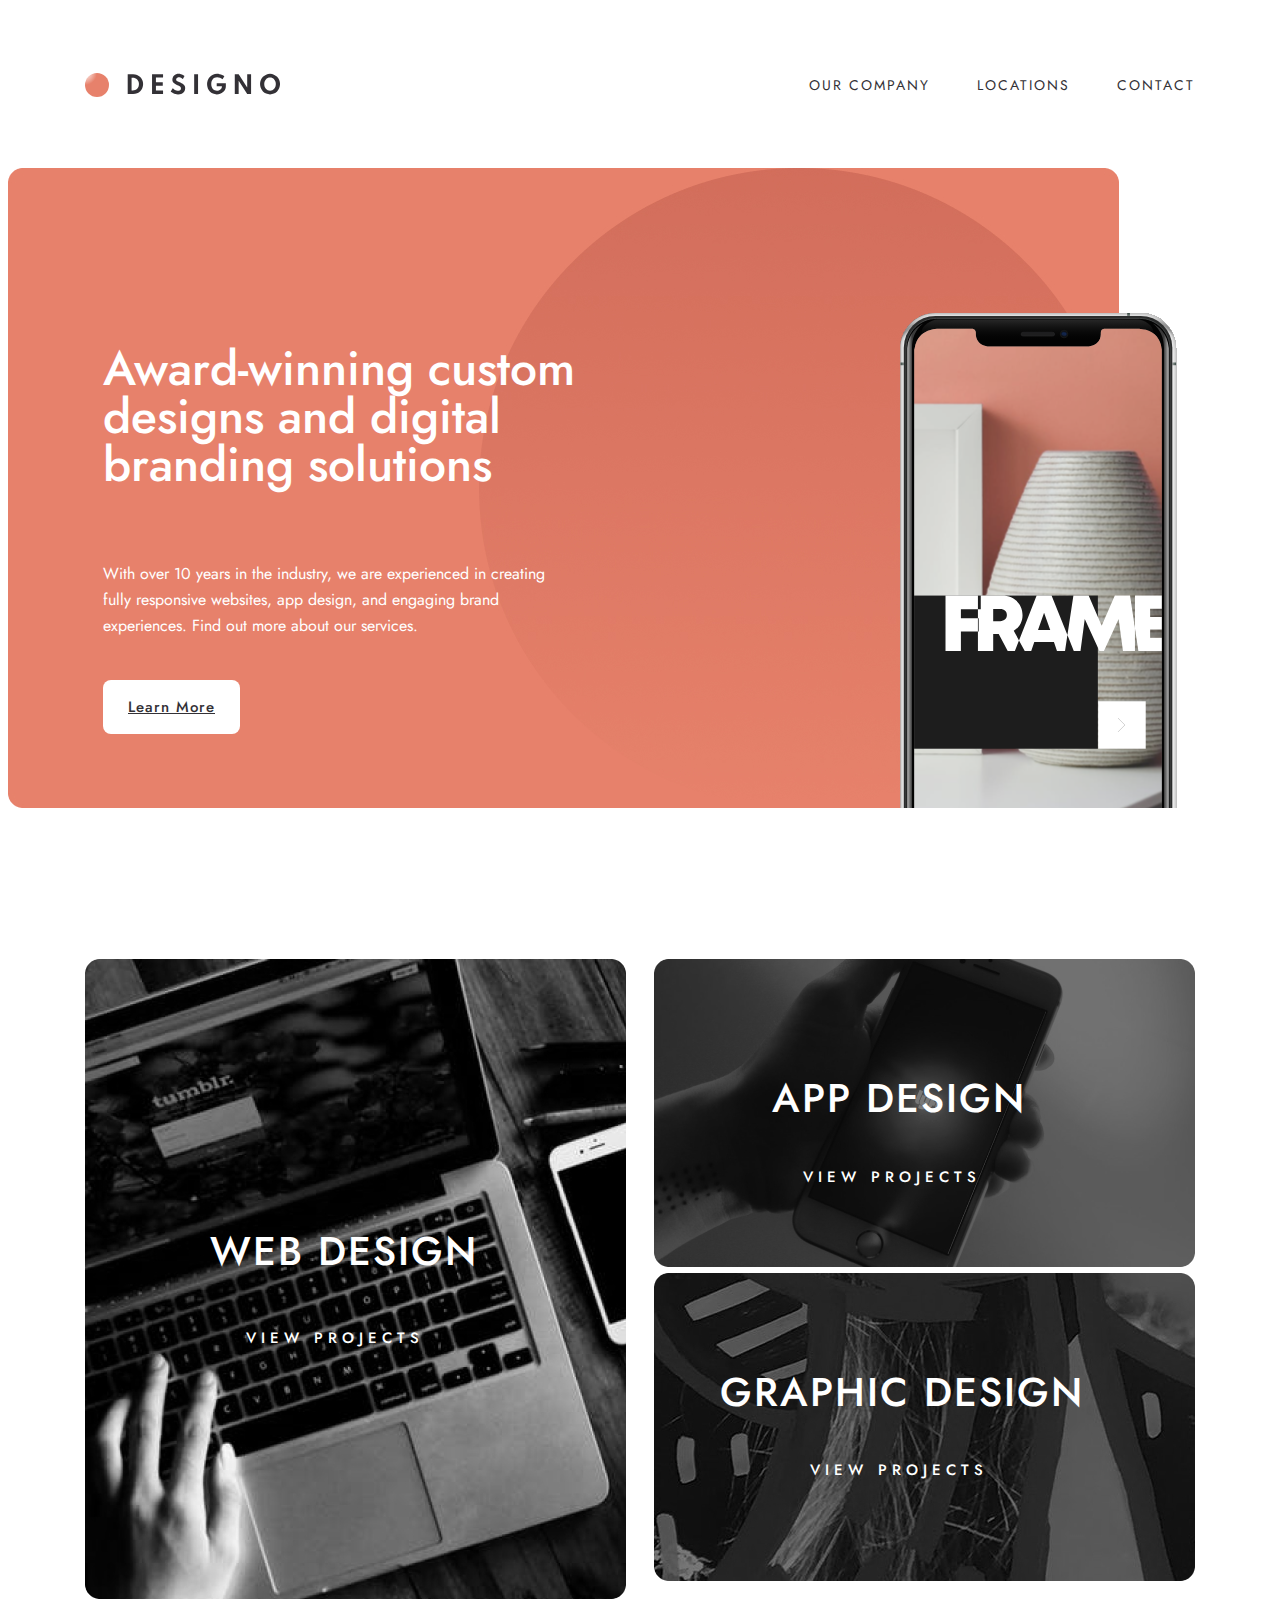
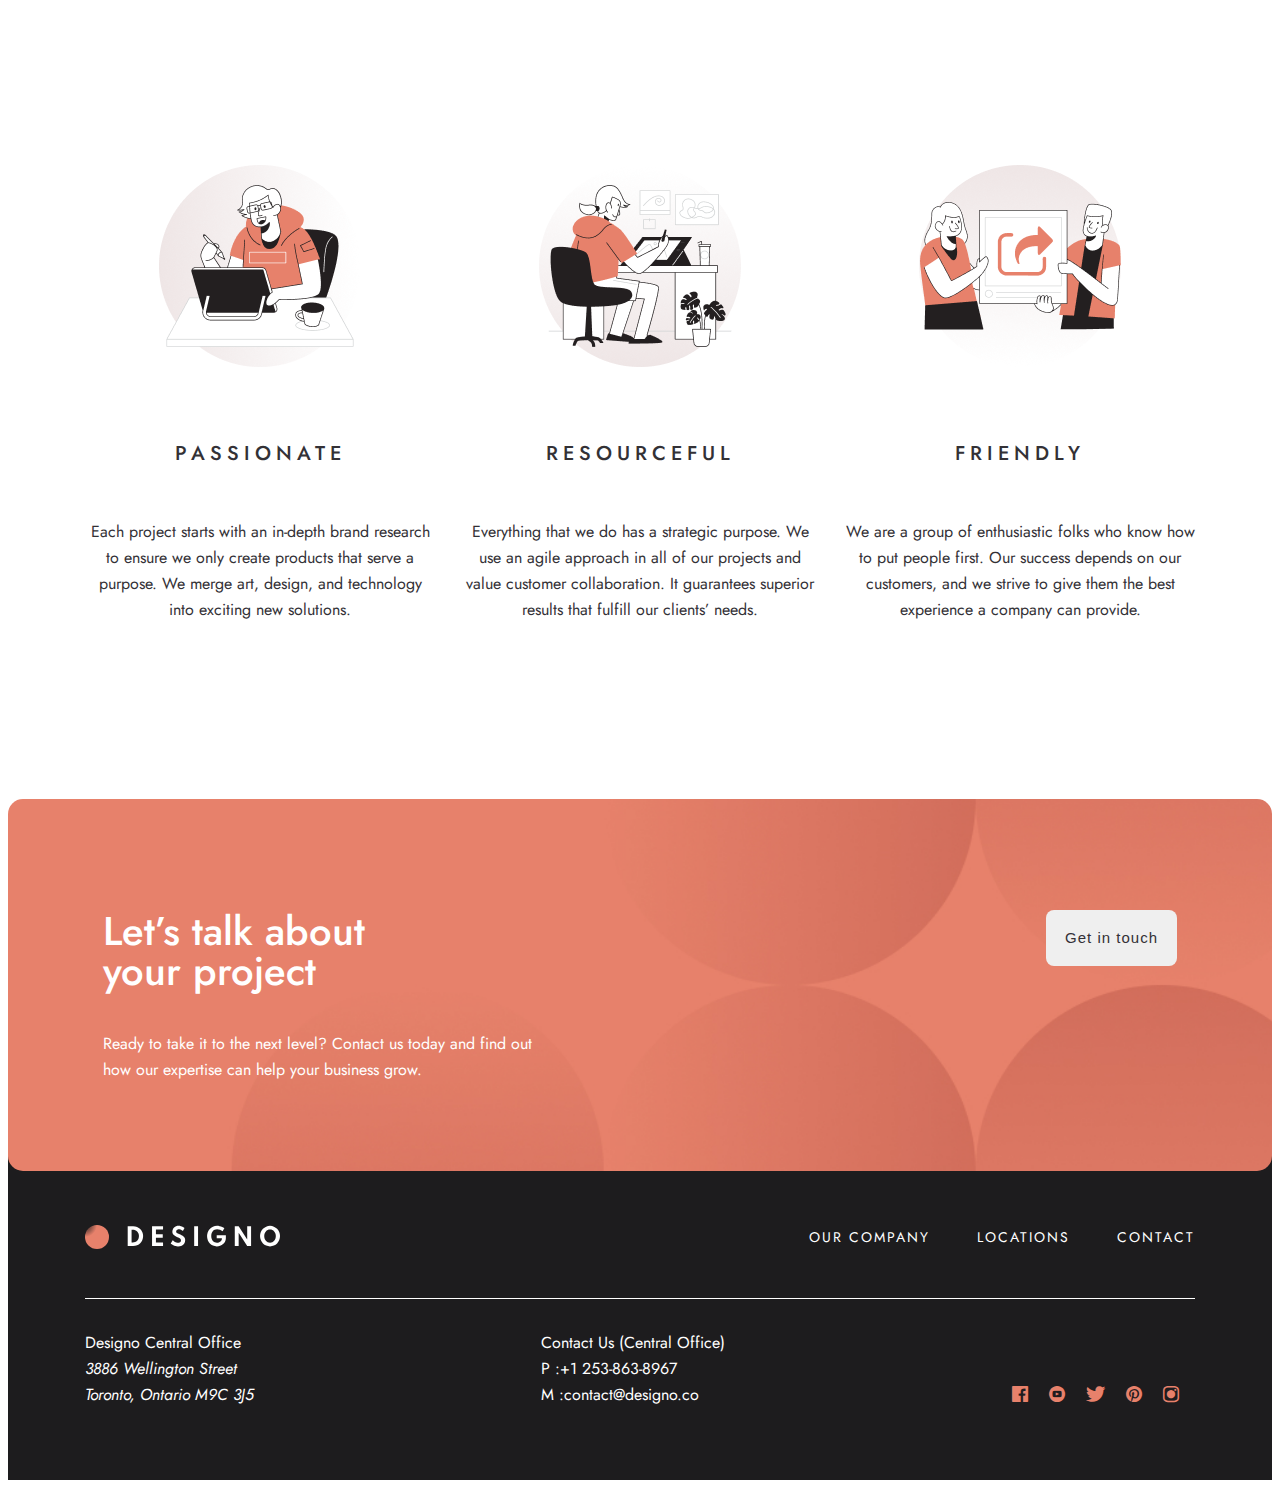
==== index.html @ 5d8bebe0 "contact.html location.html" ====
<!DOCTYPE html>
<html lang="en">

<head>
    <meta charset="UTF-8">
    <meta http-equiv="X-UA-Compatible" content="IE=edge">
    <meta name="viewport" content="width=device-width, initial-scale=1.0">
    <title>designo-multi-page</title>
    <link href="https://cdn.jsdelivr.net/npm/bootstrap@5.0.2/dist/css/bootstrap.min.css" rel="stylesheet"
        integrity="sha384-EVSTQN3/azprG1Anm3QDgpJLIm9Nao0Yz1ztcQTwFspd3yD65VohhpuuCOmLASjC" crossorigin="anonymous">
    <link rel="stylesheet" href="./css/main.css">
    <link rel="icon" href="./img/logo ikon.svg">
    <link rel="stylesheet" href="./css/responsive.css">

</head>

<body>
    <header class="main-header">
        <div class="container">
            <div class="row">
                <div class="logo col-auto">
                    <a class="main-logo" href="index.html"><img src="./img/Group 13 (1).svg" alt="logo"></a>
                    <button class="menu-toggle open" onclick="openMenu()"><img src="./img/gamburger.svg" alt="toggle"></button>
                    <button class="menu-toggle close" onclick="closeMenu()"><img src="./img/iks.svg" alt="toggle"></button>
                </div>
                <nav class="main-nav col-auto">
                    <a class="main-link" href="aboutus.html">OUR COMPANY</a>
                    <a class="main-link " href="location.html">LOCATIONS</a>
                    <a class="main-link" href="contact.html">CONTACT</a>
                </nav>
            </div>

        </div>

    </header>
    <section class="intro">
        <div class="container intro-bg">
            <div class="row">
                <div class="col-lg-4 ">
                    <h1 class="intro-title">Award-winning custom designs and digital branding solutions</h1>
                    <p class="intro-text">With over 10 years in the industry, we are experienced in creating fully
                        responsive websites, app design, and engaging brand experiences. Find out more about our
                        services.</p>
                    <a class="btn" href="#">Learn More</a>
                </div>
                <div class="col-lg-4 ">
                    <img class="intro-image" src="./img/tel.svg" alt="phone">
                </div>
            </div>

        </div>
    </section>
    <article class="services">
        <div class="container">
            <div class="row ">
                <div class="col-lg-6">
                    <div class="project">
                    <img class="services-img" src="./img/Object (3).jpg" alt="notebook">
                    <h2 class="services-title">WEB DESIGN</h2>
                    <p class="services-text">VIEW PROJECTS</p>
                    </div>
                </div>
                <div class="col-lg-6 d-flex flex-column justify-content-between">
                    <div class="project">
                        <img class="services-photo" src="./img/Bitmap (12).jpg" alt="iphone">
                        <h2 class="services-title title-1">APP DESIGN</h2>
                        <p class="services-text text-1">VIEW PROJECTS</p>
                    </div>
                    <div class="project">
                        <img class="services-photo " src="./img/Bitmap (13).jpg" alt="art">
                        <h2 class="services-title title-2">GRAPHIC DESIGN</h2>
                        <p class="services-text text-2">VIEW PROJECTS</p>
                   </div>
                </div>
            </div>
        </div>
    </article>

    <!-- section3 -->

    <article class="features">
        <div class="container">
            <div class="row">
                <div class="col-lg-4">    
                        <img class="features-photo" src="./img/passionate.png" alt="PASSIONATE">
                        <h3 class="features-title">PASSIONATE</h3>
                        <p class="features-text">Each project starts with an in-depth brand research to ensure we only
                            create products that serve a purpose. We merge art, design, and technology into exciting new
                            solutions.</p>       
                </div>
                <div class="col-lg-4">        
                        <img class="features-photo" src="./img/resourcerful.png" alt="resourceful">
                        <h3 class="features-title">RESOURCEFUL</h3>
                        <p class="features-text">Everything that we do has a strategic purpose. We use an agile approach
                            in
                            all of our projects and value customer collaboration. It guarantees superior results that
                            fulfill our clients’ needs.</p>       
                </div>
                <div class="col-lg-4">        
                        <img class="features-photo" src="./img/Freandly.png" alt="freandly">
                        <h3 class="features-title">FRIENDLY</h3>
                        <p class="features-text">We are a group of enthusiastic folks who know how to put people first.
                            Our
                            success depends on our customers, and we strive to give them the best experience a company
                            can
                            provide.</p>         
                </div>
            </div>
        </div>


    </article>

    <!-- getin touch -->


    <section class="getintouch">
        <div class="container getin">
            <div class="row">
                <div class="col-lg-6">
                    <h3 class="get-title">Let’s talk about your project</h3>
                    <p class="get-text">Ready to take it to the next level? Contact us today and find out
                        how our expertise can help your business grow.</p>
                </div>
                <div class="col-lg-6">
                    <button class="get">Get in touch</button>
                </div>

            </div>
        </div>

    </section>

    <!-- footer -->

    <footer class="main-footer">
        <div class="container">
            <div class="row footer-row">
                <div class="logo col-auto">
                    <a class="footer-logo" href="index.html"><img src="./img/footer-logo.svg" alt="logo"></a>
                </div>
                <nav class="main-nav col-auto">
                    <a class="footer-link" href="aboutus.html".html">OUR COMPANY</a>
                    <a class="footer-link " href="location.html">LOCATIONS</a>
                    <a class="footer-link" href="contact.html">CONTACT</a>
                </nav>
            </div>
            <div class="row">
                <div class="col-lg-4">
                    <p class="footer-text">Designo Central Office</p>
                    <address class="footer-text">
                        3886 Wellington Street <br> Toronto, Ontario M9C 3J5
                    </address>
                </div>
                <div class="col-lg-4">
                    <p class="footer-text">Contact Us (Central Office) </p>
                    <a class="footer-text" href="tel:+1 253-863-8967">P :+1 253-863-8967</a> <br>
                    <a class="footer-text" href="mailto:contact@designo.co">M :contact@designo.co</a>
                </div>
                <div class="col-lg-4 ficon">
                    <a class="social-media" href="https://www.facebook.com/" target="_blank"><i
                            class="icon-facebook"></i></a>
                    <a class="social-media" href="https://www.youtube.com/" target="_blank"><i
                            class="icon-youtube"></i></a>
                    <a class="social-media" href="https://twitter.com/" target="_blank"><i class="icon-twetter"></i></a>
                    <a class="social-media" href="https://www.pinterest.com/" target="_blank"><i
                            class="icon-pinterest"></i></a>
                    <a class="social-media" href="https://www.instagram.com/" target="_blank"><i
                            class="icon-instagram"></i></a>

                </div>


            </div>
        </div>
        </div>

    </footer>


    <script src="https://cdn.jsdelivr.net/npm/@popperjs/core@2.9.2/dist/umd/popper.min.js"
        integrity="sha384-IQsoLXl5PILFhosVNubq5LC7Qb9DXgDA9i+tQ8Zj3iwWAwPtgFTxbJ8NT4GN1R8p"
        crossorigin="anonymous"></script>
    <script src="https://cdn.jsdelivr.net/npm/bootstrap@5.0.2/dist/js/bootstrap.min.js"
        integrity="sha384-cVKIPhGWiC2Al4u+LWgxfKTRIcfu0JTxR+EQDz/bgldoEyl4H0zUF0QKbrJ0EcQF"
        crossorigin="anonymous"></script>

        <script>

            const menu = document.getElementById('mainnav');
            const header = document.getElementById('mainHeader');
        
            function openMenu() {
                menu.style.display = 'block';
                header.classList = 'main-header on';
            }
        
            function closeMenu() {
                menu.style.display = 'none';
                header.classList = 'main-header';
            }
        
            const modal = document.getElementById('requestModal');
        
            function openModal() {
                modal.style.display = 'block';
            }
        
            function closeModal() {
                modal.style.display = 'none';
            }
        
        </script>

</body>

</html>
---- css/main.css ----
@import url('https://fonts.googleapis.com/css2?family=Jost:wght@400;500&display=swap');
@import url(../css/style.css);

body{
    font-family: 'Jost', sans-serif;
}
.container{
    max-width: 1110px;
    margin:0 auto;
}
.row{
    display: flex;
    justify-content: space-between;

}
.menu-toggle{
    display: none;
}
.main-link{
    font-size: 14px;
    font-weight: 400;
    line-height: 14px;
    letter-spacing: 2px;
    text-decoration: none;
    padding-left:21px ;
    padding-right:21px;
    color: #333136;

}
.main-link:hover::after{
    transform: scaleX(1);
}
.main-link::after{
    position: absolute;
    content: "";
    width: 75px;
    height: 2px;
    background-color:black;
    margin-top:31px;
    margin-left:-79px;
    transition: transform 0.5s ease-in-out;
    transform: scaleX(0);
   

}
.main-link:hover{
     color: #333136;
}

.main-link:nth-child(3){
    padding-right:0;
}

.main-header{
    padding:65px 0 65px 0;
}

/* =============================
section1
==============================*/
.intro-bg{
    background-image: url(../img/intro-bg.jpg);
    background-repeat: no-repeat;
    padding:145px 95px;
}
.intro-title{
    font-size: 48px;
    font-weight: 500;
    line-height: 48px;
    color:white;
    width: 540px;
    
}
.intro-text{
    font-size: 16px;
    font-weight: 400;
    line-height: 26px;
    color: white;
    padding-top:40px;
    padding-bottom:40px;
    width: 445px;

}
.btn{
    font-size: 15px;
    font-weight: 500;
    line-height: 22px;
    letter-spacing: 1px;
    color: #333136;
    padding:16px 25px;
    background-color: white;
    border-radius: 8px;
    
}
.intro-image{
    height: 495px;
 
}
.btn:hover{
    background-color: #FFAD9B;
    transition: 0.7s;
    color: white;

}

/* =============================
section2
===============================*/

.services-photo{
    width: 100%;  
    border-radius: 12px;
    overflow: hidden;
}
.services-img{
    width: 100%;
    border-radius: 12px;
    overflow: hidden;
}
.services-title{
    font-size: 40px;
    font-weight: 500;
    line-height: 48px;
    letter-spacing: 2px;
    color:white;
    position: absolute;
    bottom:297px;
    left:125px;


}
.services-text{
    font-size: 15px;
    font-weight: 500;
    line-height: 22px;
    letter-spacing: 5px;
    position: absolute;
    bottom:241px;
    left:161px;
    color:white;


}

.title-1{
    bottom:118px;
    left:118px;
}
.title-2{
    bottom:138px;
    left:66px;
}
.text-1{
    bottom:70px;
    left:149px;
   
}
.text-2{
    bottom: 91px;
    left:156px;
    
}
.project{
    width: 100%;
    position: relative;
}

.project::before{
    content: "";
    position: absolute;
    top:0;
    left:0;
    right:0;
    width: 100%;
    height: 100%;
    border-radius: 12px;
    z-index: 99;
   
}
.project:hover::before{
    /* display: block; */
    /* color:red; */
    background-color: rgba(255, 173, 155, 0.8);
    transition: 0.7s ease-in-out;
    transform: scaleX(1);
    
    
    
}
.project:hover *{
    /* display: block; */
    /* color:red; */
    z-index:999 ;
}




/*========================
section4
=========================== */
.features{
    padding:160px 0 160px 0;
    text-align: center;
}
.features-title{
    font-size: 20px;
    font-weight: 500;
    line-height: 26px;
    letter-spacing: 5px;
    color: #333136;

}
.features-photo{
    margin-bottom:48px;
}
.features-text{
    font-size: 16px;
    font-weight: 400;
    line-height: 26px;
    color: #333136;
    padding-top:32px;
    width: 350px;
    
}

/* ==========================
  get in touch
===============================*/


.getin{
    background-image: url(../img/getin.jpg);
    background-repeat: no-repeat;
    background-size: cover;
    background-position: center;
    padding:72px 95px;
    border-radius: 15px;
    position: relative;
    margin-bottom:-90px;
   
  
}
.get-title{
    font-size: 40px;
    font-weight: 500;
    line-height: 40px;
    color:white;
    width: 268px;

}
.get-text{
    width: 459px;
    font-size: 16px;
    font-weight: 400;
    line-height: 26px;
    color:white;
  
}

.get{
    padding:17px 19px;
    border-radius: 8px;
    font-size: 15px;
    font-weight: 500;
    line-height: 22px;
    letter-spacing: 1px;
    border:none;
    color: #333136;
    margin-left:309px;
    margin-top:39px;
    
}
.get:hover{
    background-color:  #FFAD9B;
    color: white;
    transition: 0.7s;
    
}

/* footer */

.footer-row{
    margin-bottom:31px;
    border-bottom: 1px solid white;
    padding-bottom:40px;
}

.main-footer{
    background-color: #1D1C1E;
    padding:144px 0 72px 0;
   
}
.footer-text{
    font-size: 16px;
    font-weight: 400;
    line-height: 26px;
    color: white;
    margin:0;
    text-decoration: none;
}
.footer-link{
    font-size: 14px;
    font-weight: 400;
    line-height: 14px;
    letter-spacing: 2px;
    color: white;
    text-decoration: none;
    padding-right:21px;
    padding-left:21px;
   
    
}
.footer-link:nth-child(3){
    padding-right:0;
}
.social-media{
    margin-right:16px;
    margin-top:85px;
    color: #E7816B;
    text-decoration: none;


}
.social-media:hover{
    color: #FFAD9B;

}
.footer-link:hover::after{
    transform: scaleX(1);
}
.footer-link::after{
    position: absolute;
    content: "";
    width: 75px;
    height: 2px;
    background-color:white;
    margin-top:31px;
    margin-left:-79px;
    transition: transform 0.5s ease-in-out;
    transform: scaleX(0);
   

}

.footer-link:hover{
     color:white;
}
.ficon{
    margin-top:54px;
    text-align: end;

}


/* =========================
About us
===========================*/
/* aboutus  */
.main-about{
    background-image: url(../img/aboutus-bg.png);
    background-repeat: no-repeat;
  
}
.about-1{
    padding-top:135px;
    padding-left:95px;
}
.about-img{
    margin-right:-67px;
}
.aboutus{
    margin-bottom:160px;
    /* position: relative;  */
}
/* .aboutus-bg::before{
    content: "";
    background-image: url(../img/Rectangle.jpg);
    background-repeat: no-repeat;
    top:0;
    left:0;
    position: absolute;
} */

/* talent */
.talent-bg{
    background-image: url(../img/talant-bg.jpg);
    background-repeat: no-repeat;
    margin-bottom:160px;
}
.talent-title{
    font-size: 40px;
    font-weight: 500;
    line-height: 48px;
    color: #E7816B;
    padding-bottom:20px;
    
}
.talent-text{
    font-size: 16px;
    font-weight: 400;
    line-height: 26px;
    color: #333136;
}
.talent-world{
    padding:154px 95px 154px 0;
}
.talent-img{
    margin-left:-10px;
}

/*    earth */


.earth{
    text-align: center;
    padding-bottom:160px;
}
.canada{
    margin-bottom:48px;
   
}
.united{
    padding-bottom:32px;
    font-size: 20px;
    font-weight: 500;
    line-height: 26px;
    letter-spacing: 5px;
    color: #333136;
}
.talent-btn{
    padding:18px 19px;
    background-color:#E7816B;
    border-radius: 8px;
    text-decoration: none;
    color:white
}
.talent-btn:hover{
    background-color: #FFAD9B;
    transition: 0.7s;
    color: white;
}

/* real deal */

.real-deal{
    background-image: url(../img/deal-bg.png);
    background-repeat: no-repeat;
    
}
.deal-text{
    padding:154px 0 154px 95px;
    
}
.deal-img{
    margin-right:-67px;
}
.deal{
    padding-bottom:160px;
}
    /* ===============
    location
    ================*/
   .map{
       background-image: url(../img/bg-canada.jpg);
       background-repeat: no-repeat;
       padding:88px 190px 88px 95px;
       border-radius:15px;
   }
   .loc-text{
       width: 255px;
   }
   .carta{
       border-radius:15px;
       width: 350px;
   }
   .location-title{
       font-size: 16px;
       font-weight: 500;
       line-height: 26px;
       color: #333136;
       width: 255px;
       

   }
 
   .uk{
       width: 445px;
   }


   /* =====================
    contactus
   ============================*/

   .contact{
       background-image: url(../img/Group\ 64\ Copy.png);
       background-repeat: no-repeat;
      
   }
   .form-control{
       background-color: #E7816B;
       border:none;
       margin-left:70px;
       border-bottom: 1px solid white;
       font-family: Jost;
       font-size: 15px;
       font-weight: 500;
       line-height: 26px;
       width: 91%;
    
       
   }
   .ready{
       padding:135px 0 135px 95px;
   }
   .contact-form{
       padding-top:55px;
       padding-right:95px;
   }
  .submit-btn{
      text-align: end;
      padding-bottom: 55px;
      margin-top:24px;
      margin-right:-42px;
     
      
      
  }
  .submit:hover{
    background-color:  #FFAD9B;
    color: white;
    transition: 0.7s;

  }
  .submit{
      padding:17px 47px;
      border-radius: 8px;
      font-size: 15px;
      font-weight: 500;
      line-height: 22px;
      letter-spacing: 1px;
      border:none;
      text-transform: uppercase;
      background-color: white;
      color: #333136;
  }
  .contact-input{
    font-size: 15px;
    font-weight: 500;
    line-height: 26px;
    color:white;
    width: 91%;
    border: none;
    border-bottom: 1px solid white;
    background: transparent;
    margin-left:75px;
    opacity: 50%;
   
    
    

  }
  .contact-input:hover{
      border-bottom: 3px solid white;
      
      
  
  }
---- css/responsive.css ----
@media(max-width:1199){
    .container{
        max-width: 900px;
    }
    .about-img{
        width: 476px;
    }
}




/* @media(max-width:767){
    .menu-toggle {
        display: block;
        border: none;
        background: transparent;
    } 
    
     .intro .container{
         display: block;
     }
    .main-nav{
        display: none;
    }
    .menu-toggle{
        display: block;
        border:none;
        
    }
    .intro .container{
        display: block;
    }
   .main-nav{
       display: none;
   }
   .container{
       width: 500px;
   }
   .main-header .btn{
       display: none;

   }
   .main-header .menu-toggle.open {
    display: block;
}
.main-header .menu-toggle.close {
    display: none;
}
.main-header.on .menu-toggle.open {
    display: none;
}
.main-header.on .menu-toggle.close {
    display: block;
}
.menu-nav-link {
    display: block;
    font-size: 18px;
    padding: 15px 0;
}
.main-nav-link:after {
    bottom: 0;
    width: 50px;
    left: 50%;
    margin-left: -25px;
}
.menu-toggle {
    display: block;
    border: none;
    background: transparent;
}
} */
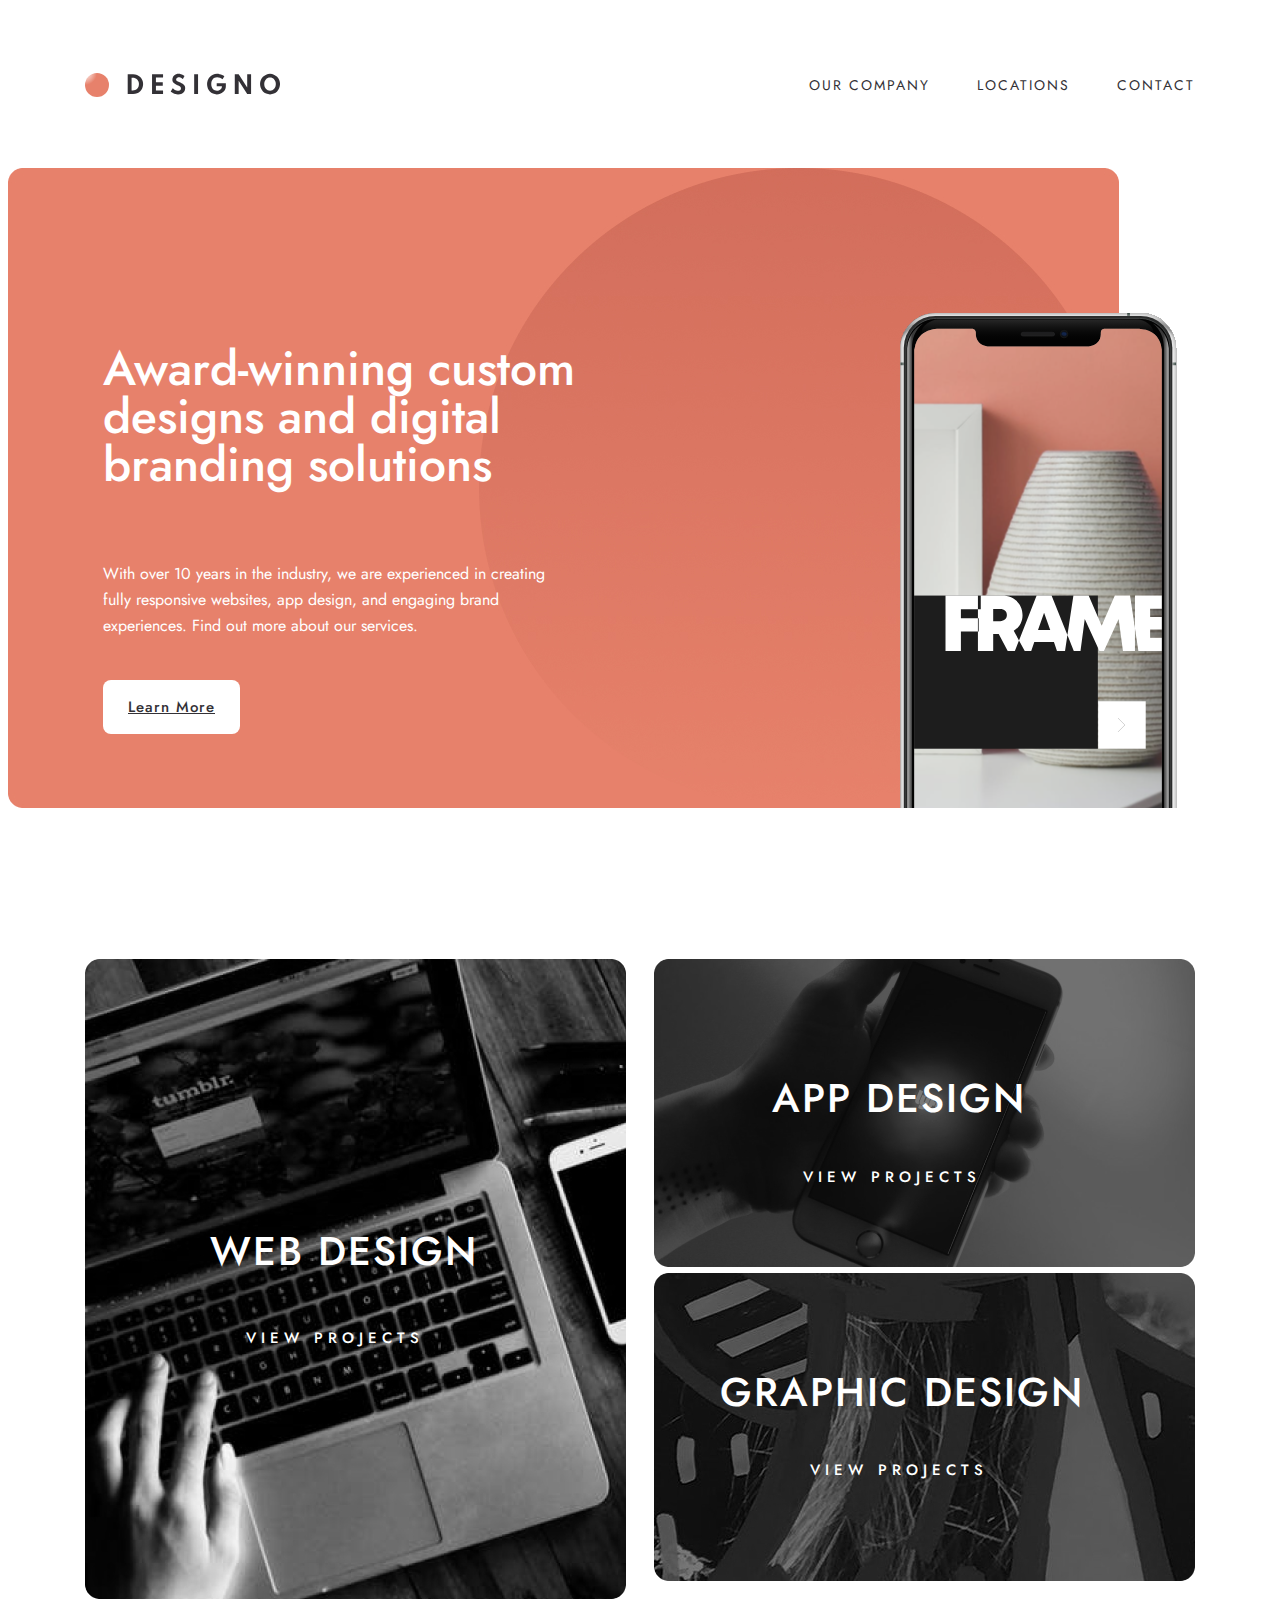
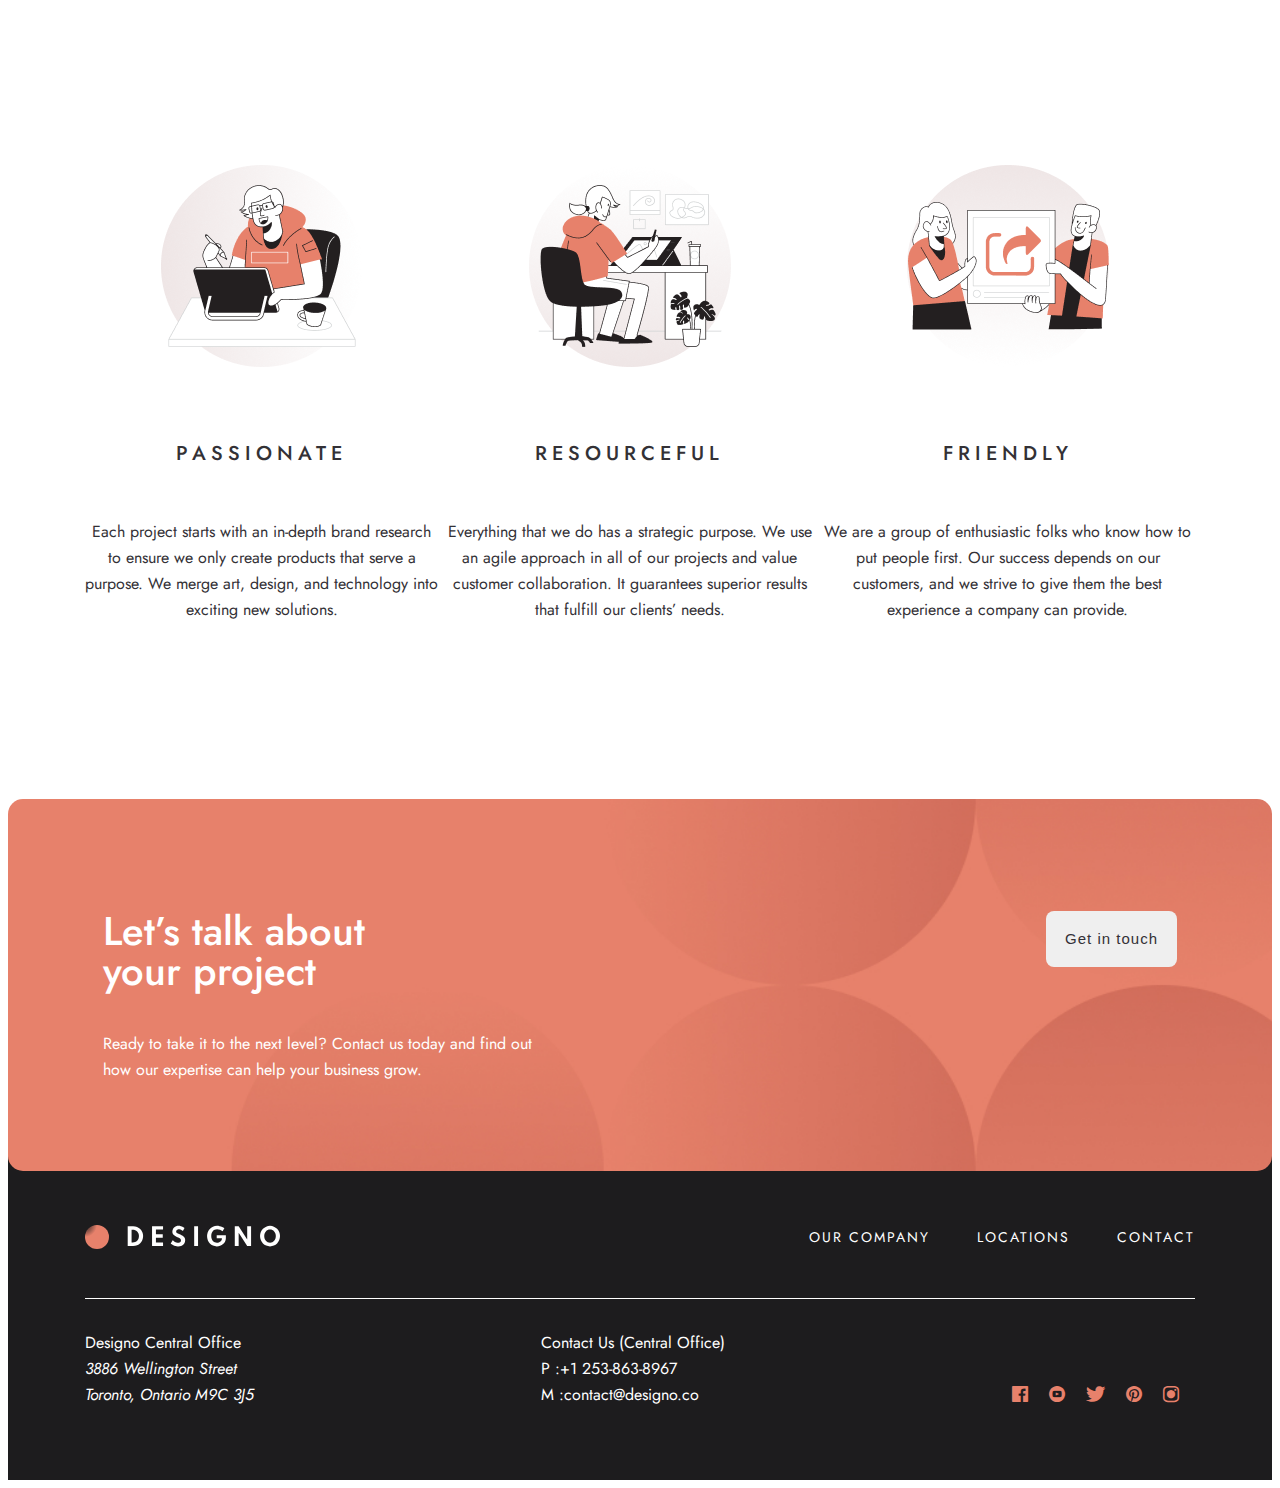
==== commit 5f1108dc: "responsive" ====
--- a/index.html
+++ b/index.html
@@ -15,20 +15,23 @@
 </head>
 
 <body>
-    <header class="main-header">
+    <header class="main-header" id="mainHeader">
         <div class="container">
             <div class="row">
                 <div class="logo col-auto">
                     <a class="main-logo" href="index.html"><img src="./img/Group 13 (1).svg" alt="logo"></a>
-                    <button class="menu-toggle open" onclick="openMenu()"><img src="./img/gamburger.svg" alt="toggle"></button>
-                    <button class="menu-toggle close" onclick="closeMenu()"><img src="./img/iks.svg" alt="toggle"></button>
-                </div>
-                <nav class="main-nav col-auto">
+                   
+                </div>
+                <nav class="main-nav col-auto" id="mainnav">
                     <a class="main-link" href="aboutus.html">OUR COMPANY</a>
                     <a class="main-link " href="location.html">LOCATIONS</a>
                     <a class="main-link" href="contact.html">CONTACT</a>
                 </nav>
-            </div>
+                <button class="menu-toggle open" onclick="openMenu()"><img src="./img/gamburger.svg"
+                    alt="toggle"></button>
+               <button class="menu-toggle close" onclick="closeMenu()"><img src="./img/iks.svg"
+                    alt="toggle"></button>
+               </div>
 
         </div>
 
@@ -36,15 +39,19 @@
     <section class="intro">
         <div class="container intro-bg">
             <div class="row">
-                <div class="col-lg-4 ">
+                <div class="col-lg-4 md-12">
                     <h1 class="intro-title">Award-winning custom designs and digital branding solutions</h1>
                     <p class="intro-text">With over 10 years in the industry, we are experienced in creating fully
                         responsive websites, app design, and engaging brand experiences. Find out more about our
                         services.</p>
-                    <a class="btn" href="#">Learn More</a>
-                </div>
-                <div class="col-lg-4 ">
-                    <img class="intro-image" src="./img/tel.svg" alt="phone">
+                    <div class="intro-btn">
+                        <a class="btn" href="#">Learn More</a>
+                    </div>
+                </div>
+                <div class="col-lg-4 md-12 ">
+                    <div class="telefon">
+                        <img class="intro-image" src="./img/tel.svg" alt="phone">
+                    </div>
                 </div>
             </div>
 
@@ -55,9 +62,9 @@
             <div class="row ">
                 <div class="col-lg-6">
                     <div class="project">
-                    <img class="services-img" src="./img/Object (3).jpg" alt="notebook">
-                    <h2 class="services-title">WEB DESIGN</h2>
-                    <p class="services-text">VIEW PROJECTS</p>
+                        <img class="services-img" src="./img/Object (3).jpg" alt="notebook">
+                        <h2 class="services-title">WEB DESIGN</h2>
+                        <p class="services-text">VIEW PROJECTS</p>
                     </div>
                 </div>
                 <div class="col-lg-6 d-flex flex-column justify-content-between">
@@ -70,7 +77,7 @@
                         <img class="services-photo " src="./img/Bitmap (13).jpg" alt="art">
                         <h2 class="services-title title-2">GRAPHIC DESIGN</h2>
                         <p class="services-text text-2">VIEW PROJECTS</p>
-                   </div>
+                    </div>
                 </div>
             </div>
         </div>
@@ -81,29 +88,36 @@
     <article class="features">
         <div class="container">
             <div class="row">
-                <div class="col-lg-4">    
-                        <img class="features-photo" src="./img/passionate.png" alt="PASSIONATE">
-                        <h3 class="features-title">PASSIONATE</h3>
-                        <p class="features-text">Each project starts with an in-depth brand research to ensure we only
-                            create products that serve a purpose. We merge art, design, and technology into exciting new
-                            solutions.</p>       
-                </div>
-                <div class="col-lg-4">        
-                        <img class="features-photo" src="./img/resourcerful.png" alt="resourceful">
-                        <h3 class="features-title">RESOURCEFUL</h3>
-                        <p class="features-text">Everything that we do has a strategic purpose. We use an agile approach
-                            in
-                            all of our projects and value customer collaboration. It guarantees superior results that
-                            fulfill our clients’ needs.</p>       
-                </div>
-                <div class="col-lg-4">        
-                        <img class="features-photo" src="./img/Freandly.png" alt="freandly">
-                        <h3 class="features-title">FRIENDLY</h3>
-                        <p class="features-text">We are a group of enthusiastic folks who know how to put people first.
-                            Our
-                            success depends on our customers, and we strive to give them the best experience a company
-                            can
-                            provide.</p>         
+                <div class="col-lg-4 col-md-12 features-col">
+                    <img class="features-photo" src="./img/passionate.png" alt="PASSIONATE">
+                    <div class="feature-box">
+                    <h3 class="features-title">PASSIONATE</h3>
+                    <p class="features-text">Each project starts with an in-depth brand research to ensure we only
+                        create products that serve a purpose. We merge art, design, and technology into exciting new
+                        solutions.</p>
+                    </div>    
+                </div>
+                <div class="col-lg-4 col-md-12 features-col">
+                   
+                    <img class="features-photo" src="./img/resourcerful.png" alt="resourceful">
+                     <div class="features-box">
+                    <h3 class="features-title">RESOURCEFUL</h3>
+                    <p class="features-text">Everything that we do has a strategic purpose. We use an agile approach
+                        in
+                        all of our projects and value customer collaboration. It guarantees superior results that
+                        fulfill our clients’ needs.</p>
+                    </div>    
+                </div>
+                <div class="col-lg-4 col-md-12 features-col">
+                    <img class="features-photo" src="./img/Freandly.png" alt="freandly">
+                    <div class="features-box">
+                    <h3 class="features-title">FRIENDLY</h3>
+                    <p class="features-text">We are a group of enthusiastic folks who know how to put people first.
+                        Our
+                        success depends on our customers, and we strive to give them the best experience a company
+                        can
+                        provide.</p>
+                    </div>    
                 </div>
             </div>
         </div>
@@ -123,7 +137,9 @@
                         how our expertise can help your business grow.</p>
                 </div>
                 <div class="col-lg-6">
-                    <button class="get">Get in touch</button>
+                    <div class="get-btn">
+                        <button class="get">Get in touch</button>
+                    </div>
                 </div>
 
             </div>
@@ -136,41 +152,46 @@
     <footer class="main-footer">
         <div class="container">
             <div class="row footer-row">
-                <div class="logo col-auto">
-                    <a class="footer-logo" href="index.html"><img src="./img/footer-logo.svg" alt="logo"></a>
-                </div>
-                <nav class="main-nav col-auto">
-                    <a class="footer-link" href="aboutus.html".html">OUR COMPANY</a>
-                    <a class="footer-link " href="location.html">LOCATIONS</a>
-                    <a class="footer-link" href="contact.html">CONTACT</a>
-                </nav>
-            </div>
-            <div class="row">
-                <div class="col-lg-4">
-                    <p class="footer-text">Designo Central Office</p>
-                    <address class="footer-text">
-                        3886 Wellington Street <br> Toronto, Ontario M9C 3J5
-                    </address>
-                </div>
-                <div class="col-lg-4">
-                    <p class="footer-text">Contact Us (Central Office) </p>
-                    <a class="footer-text" href="tel:+1 253-863-8967">P :+1 253-863-8967</a> <br>
-                    <a class="footer-text" href="mailto:contact@designo.co">M :contact@designo.co</a>
-                </div>
-                <div class="col-lg-4 ficon">
-                    <a class="social-media" href="https://www.facebook.com/" target="_blank"><i
-                            class="icon-facebook"></i></a>
-                    <a class="social-media" href="https://www.youtube.com/" target="_blank"><i
-                            class="icon-youtube"></i></a>
-                    <a class="social-media" href="https://twitter.com/" target="_blank"><i class="icon-twetter"></i></a>
-                    <a class="social-media" href="https://www.pinterest.com/" target="_blank"><i
-                            class="icon-pinterest"></i></a>
-                    <a class="social-media" href="https://www.instagram.com/" target="_blank"><i
-                            class="icon-instagram"></i></a>
-
-                </div>
-
-
+               
+                    <div class="logo col-auto">
+                        <a class="footer-logo" href="index.html"><img src="./img/footer-logo.svg" alt="logo"></a>
+                    </div>
+                    <nav class="main-nav col-auto">
+                        <a class="footer-link" href="aboutus.html">OUR COMPANY</a>
+                        <a class="footer-link " href="location.html">LOCATIONS</a>
+                        <a class="footer-link" href="contact.html">CONTACT</a>
+                    </nav>
+                </div>
+                <div class="row">
+                    <div class="col-lg-4 col-md-4">
+                       
+                        <p class="footer-text">Designo Central Office</p>
+                        <address class="footer-text">
+                            3886 Wellington Street <br> Toronto, Ontario M9C 3J5
+                        </address>
+                     
+                    </div>
+                    <div class="col-lg-4 col-md-4">
+                        <p class="footer-text">Contact Us (Central Office) </p>
+                        <a class="footer-text" href="tel:+1 253-863-8967">P :+1 253-863-8967</a> <br>
+                        <a class="footer-text" href="mailto:contact@designo.co">M :contact@designo.co</a>
+                    </div>
+                    <div class="col-lg-4 col-md-4">
+                        <div class="ficon">
+                            <a class="social-media" href="https://www.facebook.com/" target="_blank"><i
+                                    class="icon-facebook"></i></a>
+                            <a class="social-media" href="https://www.youtube.com/" target="_blank"><i
+                                    class="icon-youtube"></i></a>
+                            <a class="social-media" href="https://twitter.com/" target="_blank"><i
+                                    class="icon-twetter"></i></a>
+                            <a class="social-media" href="https://www.pinterest.com/" target="_blank"><i
+                                    class="icon-pinterest"></i></a>
+                            <a class="social-media" href="https://www.instagram.com/" target="_blank"><i
+                                    class="icon-instagram"></i></a>
+                        </div>
+                    </div>
+
+                
             </div>
         </div>
         </div>
@@ -178,40 +199,31 @@
     </footer>
 
 
-    <script src="https://cdn.jsdelivr.net/npm/@popperjs/core@2.9.2/dist/umd/popper.min.js"
+   
+
+    <script>
+
+        const menu = document.getElementById('mainnav');
+        const header = document.getElementById('mainHeader');
+
+        function openMenu() {
+            menu.style.display = 'block';
+            header.classList = 'main-header on';
+        }
+
+        function closeMenu() {
+            menu.style.display = 'none';
+            header.classList = 'main-header';
+        }
+
+
+    </script>
+ <script src="https://cdn.jsdelivr.net/npm/@popperjs/core@2.9.2/dist/umd/popper.min.js"
         integrity="sha384-IQsoLXl5PILFhosVNubq5LC7Qb9DXgDA9i+tQ8Zj3iwWAwPtgFTxbJ8NT4GN1R8p"
         crossorigin="anonymous"></script>
     <script src="https://cdn.jsdelivr.net/npm/bootstrap@5.0.2/dist/js/bootstrap.min.js"
         integrity="sha384-cVKIPhGWiC2Al4u+LWgxfKTRIcfu0JTxR+EQDz/bgldoEyl4H0zUF0QKbrJ0EcQF"
         crossorigin="anonymous"></script>
-
-        <script>
-
-            const menu = document.getElementById('mainnav');
-            const header = document.getElementById('mainHeader');
-        
-            function openMenu() {
-                menu.style.display = 'block';
-                header.classList = 'main-header on';
-            }
-        
-            function closeMenu() {
-                menu.style.display = 'none';
-                header.classList = 'main-header';
-            }
-        
-            const modal = document.getElementById('requestModal');
-        
-            function openModal() {
-                modal.style.display = 'block';
-            }
-        
-            function closeModal() {
-                modal.style.display = 'none';
-            }
-        
-        </script>
-
 </body>
 
 </html>--- a/css/main.css
+++ b/css/main.css
@@ -68,7 +68,7 @@
     font-weight: 500;
     line-height: 48px;
     color:white;
-    width: 540px;
+    max-width: 540px;
     
 }
 .intro-text{
@@ -78,7 +78,7 @@
     color: white;
     padding-top:40px;
     padding-bottom:40px;
-    width: 445px;
+    max-width: 445px;
 
 }
 .btn{
@@ -102,7 +102,22 @@
     color: white;
 
 }
-
+.intro{
+    position: relative;
+
+}
+.intro-bg::after{
+    content: "";
+    background-image: url(../img/intro-bg.png);
+    background-repeat: no-repeat;
+    background-size: cover;
+    position: absolute;
+    bottom:0;
+    right: 0;
+    left:55%;
+    transform: translateY(35%);
+    z-index: -3;
+}
 /* =============================
 section2
 ===============================*/
@@ -220,7 +235,7 @@
     line-height: 26px;
     color: #333136;
     padding-top:32px;
-    width: 350px;
+ 
     
 }
 
@@ -267,9 +282,12 @@
     letter-spacing: 1px;
     border:none;
     color: #333136;
-    margin-left:309px;
-    margin-top:39px;
-    
+   
+    
+}
+.get-btn{
+    text-align: end;
+    margin-top:40px;
 }
 .get:hover{
     background-color:  #FFAD9B;
@@ -366,13 +384,18 @@
     padding-top:135px;
     padding-left:95px;
 }
-.about-img{
-    margin-right:-67px;
-}
+
 .aboutus{
     margin-bottom:160px;
     /* position: relative;  */
 }
+.about-box{
+    text-align: end;
+}
+.about-boxes{
+    text-align: start;
+}
+
 /* .aboutus-bg::before{
     content: "";
     background-image: url(../img/Rectangle.jpg);
@@ -416,10 +439,7 @@
     text-align: center;
     padding-bottom:160px;
 }
-.canada{
-    margin-bottom:48px;
-   
-}
+
 .united{
     padding-bottom:32px;
     font-size: 20px;
--- a/css/responsive.css
+++ b/css/responsive.css
@@ -3,14 +3,151 @@
         max-width: 900px;
     }
     .about-img{
-        width: 476px;
-    }
-}
-
-
-
-
-/* @media(max-width:767){
+        width: 100%;
+    }
+  
+    
+    /* about us */
+
+    .about-img{
+        text-align: end;
+        width: 100%;
+
+    }
+    .aboutus-bg .intro-text{
+        width: 393px;
+
+    }
+   .deal-img{
+       width: 554px;
+   }
+   .deal-text{
+       width: 471px;
+   }
+   .featute-text{
+       width: 290px;
+   }
+   .intro-text{
+       width: 370px;
+   }
+ 
+   
+
+}
+
+
+
+@media(max-width:991px){
+    .container{
+        max-width: 700px;
+    }
+    .intro-title{
+        text-align: center;
+    }
+    .intro-text{
+        text-align: center;
+        width: 548px;
+    }
+    .intro-btn{
+        text-align: center;
+    }
+    .intro-bg{
+        padding-top:60px;
+        background-size: cover;
+        padding-bottom:0;
+        margin-bottom:120px;
+        border-radius: 15px;
+       
+    }
+    .telefon{
+        text-align: center;
+        margin-top:90px;
+        overflow: hidden;
+        height: 389px;
+    }
+    .project{
+        margin-top:12px;
+        margin-bottom:12px;
+       
+        object-fit: cover;
+    }
+    .services-img{
+       height: 200px;
+        width: 689px;
+       
+         
+    }
+    .services-photo{
+        height: 200px;
+        width: 689px;
+
+
+    }
+    .services-title {
+        bottom: 70px;
+        left: 191px;
+    }
+    .text-1 {
+        bottom: 25px;
+        left: 231px;
+
+    }
+    .text-2 {
+        bottom: 34px;
+        left: 259px;
+    }
+    .services-text{
+        bottom: 33px;
+        left: 235px;
+    }
+    .get-btn{
+        text-align: center;
+    }
+    .features-col{
+        display: flex;
+    }
+    .footer-box{
+        display: flex;
+    }
+    .contact{
+        background-size: cover;
+    }
+    .ready{
+        padding-bottom:32px;
+    }
+    .carta{
+        width: 100%;
+        height: 326px;
+        margin-bottom:24px;
+    }
+    .about-img{
+        width: 100%;
+        overflow: hidden;
+    }
+    .about-1{
+        padding-top:58px 0 58px 0;
+       
+    }
+    .main-about{
+        border-radius:15px;
+
+    }
+}
+@media(max-width:767){
+    .container{
+        max-width: 500px;
+
+    }
+    .about-img{
+        width: 100%;
+        overflow: hidden;
+        object-fit: conten;
+    }
+}
+
+
+
+@media(max-width:767){
     .menu-toggle {
         display: block;
         border: none;
@@ -69,4 +206,4 @@
     border: none;
     background: transparent;
 }
-} */+}